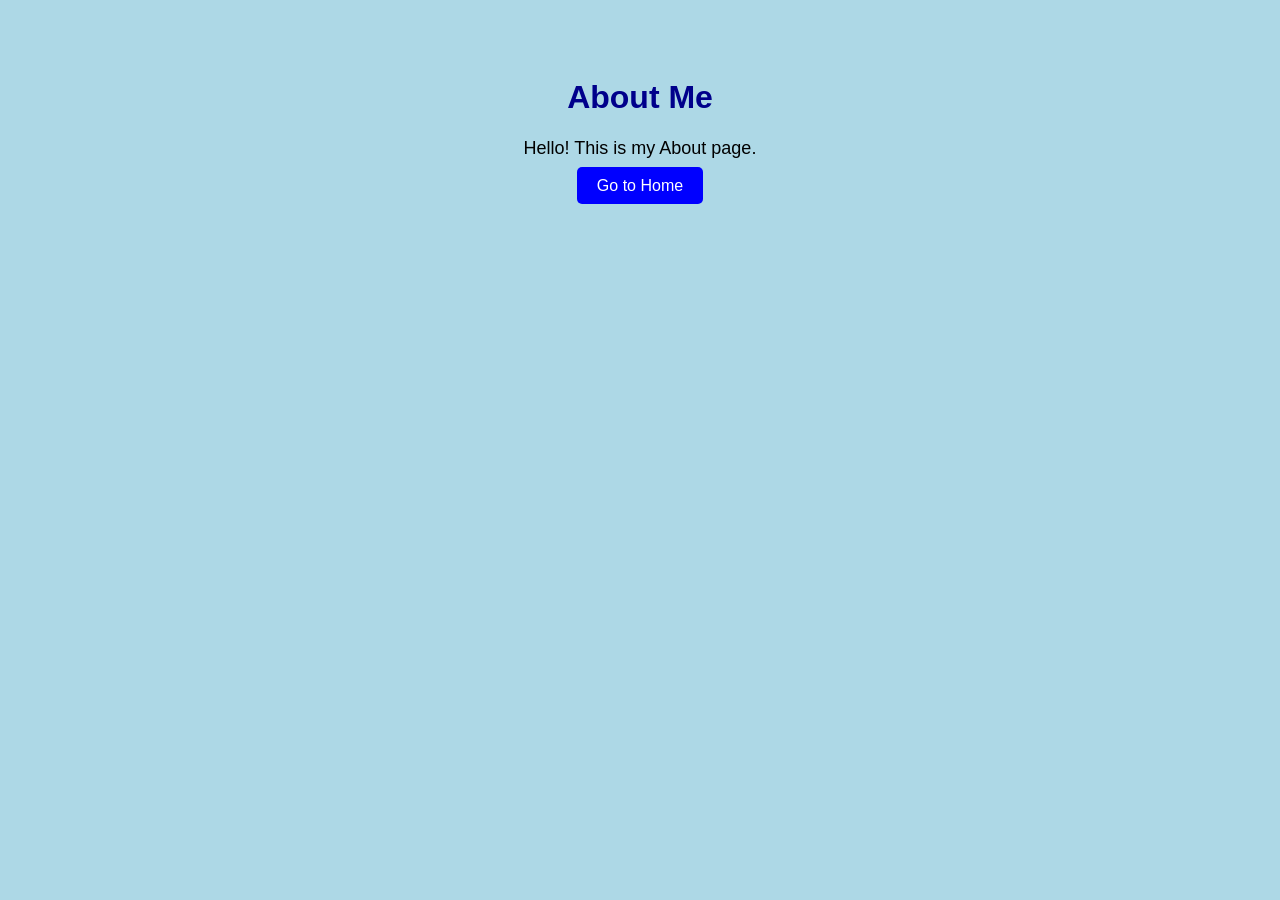
==== About.html @ acd08b0c "Add files via upload" ====
<!DOCTYPE html>
<html>
<head>
    <title>About Me</title>
    <link rel="stylesheet" href="Style.css">
</head>

<body>

    <h1>About Me</h1>

    <p>Hello! This is my About page.</p>

    <a href="index.html">Go to Home</a>

</body>
</html>
---- Style.css ----
body {
    background-color: lightblue;
    font-family: Arial, sans-serif;
    text-align: center;
    padding: 50px;
}

h1 {
    color: darkblue;
}

p {
    font-size: 18px;
}

a {
    color: white;
    background-color: blue;
    padding: 10px 20px;
    text-decoration: none;
    border-radius: 5px;
}
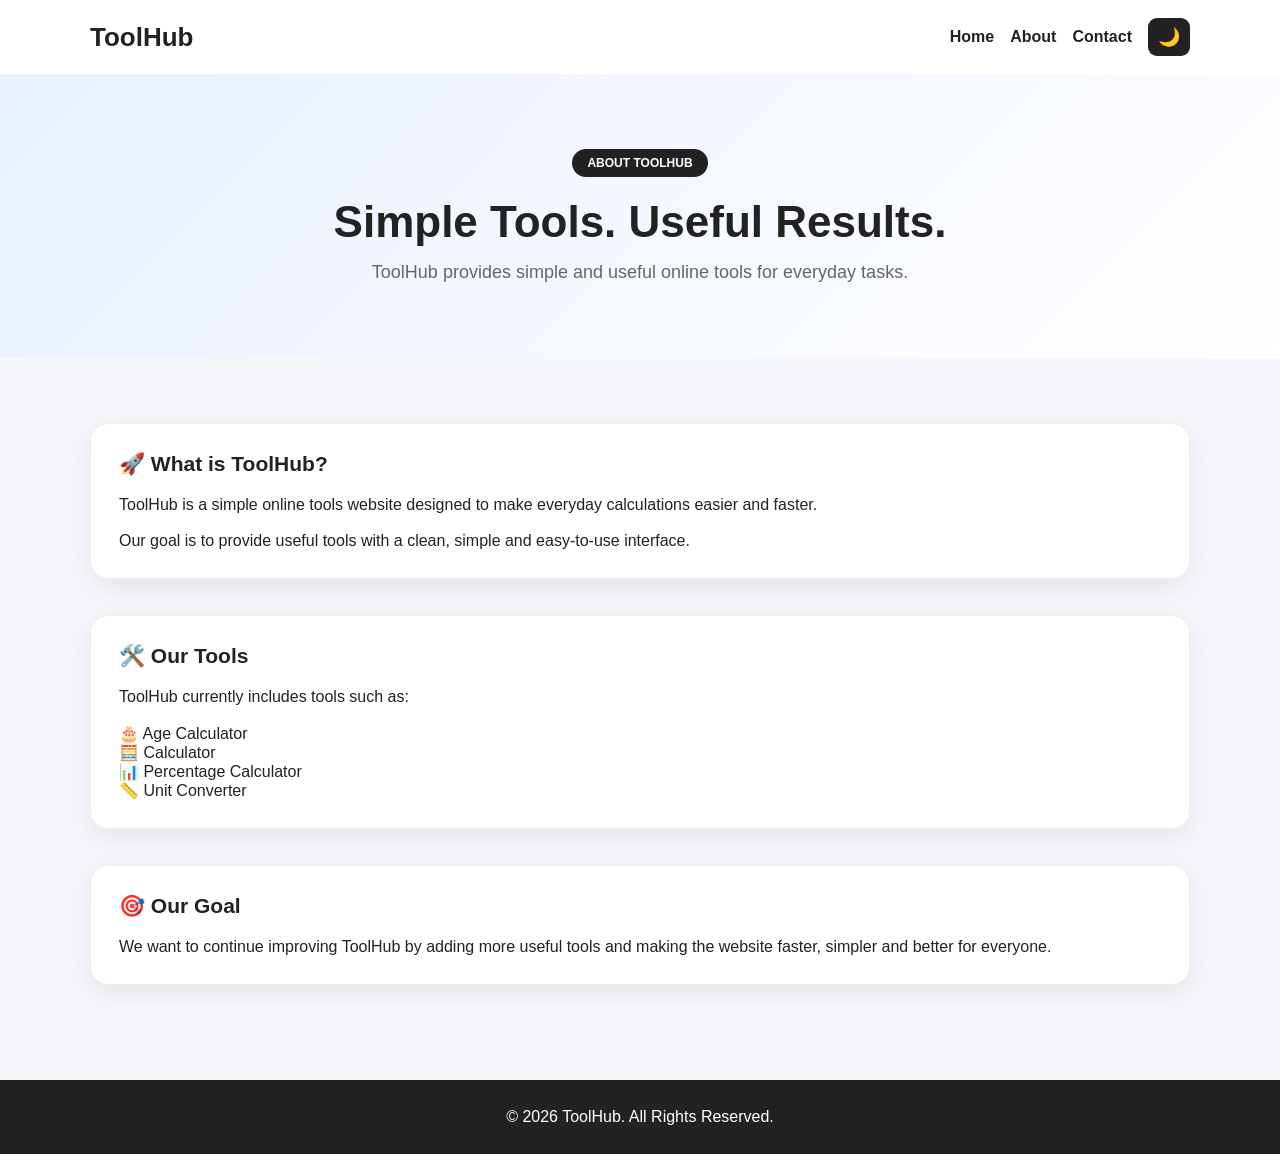
==== commit 462ffed9: "Update About.html" ====
--- a/About.html
+++ b/About.html
@@ -1,17 +1,148 @@
-<!DOCTYPE html>
-<html>
-<head>
-    <title>About Me</title>
-    <link rel="stylesheet" href="Style.css">
-</head>
+<!DOCTYPE html><html lang="en"><head><meta charset="UTF-8">
 
-<body>
+<meta
+    name="viewport"
+    content="width=device-width, initial-scale=1.0"
+>
 
-    <h1>About Me</h1>
+<title>About - ToolHub</title>
 
-    <p>Hello! This is my About page.</p>
+<link
+    rel="stylesheet"
+    href="./Style.css"
+>
 
-    <a href="index.html">Go to Home</a>
+</head><body><header><div class="container nav-container">
 
-</body>
-</html>+    <h2>ToolHub</h2>
+
+    <nav>
+
+        <a href="./index.html">
+            Home
+        </a>
+
+        <a href="./About.html">
+            About
+        </a>
+
+        <a href="./Contact.html">
+            Contact
+        </a>
+
+        <button
+            id="darkModeBtn"
+            type="button"
+        >
+            🌙
+        </button>
+
+    </nav>
+
+</div>
+
+</header><section class="hero"><div class="container">
+
+    <span class="badge">
+        ABOUT TOOLHUB
+    </span>
+
+    <h1>
+        Simple Tools. Useful Results.
+    </h1>
+
+    <p>
+        ToolHub provides simple and useful
+        online tools for everyday tasks.
+    </p>
+
+</div>
+
+</section><section class="tools"><div class="container">
+
+    <div class="tool-card">
+
+        <h3>
+            🚀 What is ToolHub?
+        </h3>
+
+        <p>
+            ToolHub is a simple online tools website
+            designed to make everyday calculations
+            easier and faster.
+        </p>
+
+        <br>
+
+        <p>
+            Our goal is to provide useful tools
+            with a clean, simple and easy-to-use
+            interface.
+        </p>
+
+    </div>
+
+
+    <br><br>
+
+
+    <div class="tool-card">
+
+        <h3>
+            🛠️ Our Tools
+        </h3>
+
+        <p>
+            ToolHub currently includes tools such as:
+        </p>
+
+        <br>
+
+        <p>
+            🎂 Age Calculator
+        </p>
+
+        <p>
+            🧮 Calculator
+        </p>
+
+        <p>
+            📊 Percentage Calculator
+        </p>
+
+        <p>
+            📏 Unit Converter
+        </p>
+
+    </div>
+
+
+    <br><br>
+
+
+    <div class="tool-card">
+
+        <h3>
+            🎯 Our Goal
+        </h3>
+
+        <p>
+            We want to continue improving ToolHub
+            by adding more useful tools and making
+            the website faster, simpler and better
+            for everyone.
+        </p>
+
+    </div>
+
+</div>
+
+</section><footer><div class="container">
+
+    <p>
+        © 2026 ToolHub. All Rights Reserved.
+    </p>
+
+</div>
+
+</footer><script src="./script.js"></script></body></html>
--- a/Style.css
+++ b/Style.css
@@ -1,22 +1,441 @@
+* {
+  margin: 0;
+  padding: 0;
+  box-sizing: border-box;
+  }
+
 body {
-    background-color: lightblue;
-    font-family: Arial, sans-serif;
-    text-align: center;
-    padding: 50px;
-}
-
-h1 {
-    color: darkblue;
-}
-
-p {
+font-family: Arial, Helvetica, sans-serif;
+background: #f5f7fb;
+color: #222;
+transition: 0.3s ease;
+}
+
+.container {
+width: 92%;
+max-width: 1100px;
+margin: auto;
+}
+
+/* =========================
+HEADER
+========================= */
+
+header {
+background: #ffffff;
+padding: 18px 0;
+box-shadow: 0 2px 12px rgba(0,0,0,0.08);
+}
+
+.nav-container {
+display: flex;
+justify-content: space-between;
+align-items: center;
+}
+
+header h2 {
+font-size: 26px;
+}
+
+nav {
+display: flex;
+align-items: center;
+gap: 16px;
+}
+
+nav a {
+text-decoration: none;
+color: #222;
+font-weight: bold;
+}
+
+nav a:hover {
+color: #555;
+}
+
+#darkModeBtn {
+border: none;
+background: #222;
+color: white;
+width: 42px;
+height: 38px;
+border-radius: 9px;
+cursor: pointer;
+font-size: 18px;
+}
+
+/* =========================
+HERO
+========================= */
+
+.hero {
+text-align: center;
+padding: 75px 20px;
+background: linear-gradient(135deg, #e8f0ff, #ffffff);
+}
+
+.badge {
+display: inline-block;
+background: #222;
+color: white;
+padding: 7px 15px;
+border-radius: 30px;
+font-size: 12px;
+font-weight: bold;
+margin-bottom: 20px;
+}
+
+.hero h1 {
+font-size: 44px;
+margin-bottom: 15px;
+}
+
+.hero p {
+font-size: 18px;
+color: #666;
+}
+
+/* =========================
+TOOLS
+========================= */
+
+.tools {
+padding: 65px 0;
+}
+
+.tools h2 {
+text-align: center;
+font-size: 34px;
+margin-bottom: 40px;
+}
+
+.tool-grid {
+display: grid;
+grid-template-columns: repeat(2, 1fr);
+gap: 28px;
+}
+
+/* =========================
+CARDS
+========================= */
+
+.tool-card {
+background: #ffffff;
+padding: 28px;
+border-radius: 18px;
+border: 1px solid #eeeeee;
+box-shadow: 0 8px 28px rgba(0,0,0,0.08);
+}
+
+.tool-card h3 {
+font-size: 21px;
+margin-bottom: 20px;
+}
+
+/* =========================
+INPUTS
+========================= */
+
+input,
+select {
+width: 100%;
+padding: 13px;
+margin: 7px 0;
+border: 1px solid #d9dce1;
+border-radius: 9px;
+font-size: 15px;
+outline: none;
+}
+
+input:focus,
+select:focus {
+border-color: #555;
+}
+
+/* =========================
+NORMAL BUTTONS
+========================= */
+
+.tool-card > button {
+width: 100%;
+padding: 13px;
+margin-top: 10px;
+border: none;
+border-radius: 9px;
+background: #222;
+color: white;
+font-size: 15px;
+font-weight: bold;
+cursor: pointer;
+}
+
+.tool-card > button:hover {
+background: #444;
+}
+
+/* =========================
+RESULT
+========================= */
+
+.result {
+margin-top: 15px;
+padding: 13px;
+min-height: 20px;
+background: #f0f2f5;
+border-radius: 9px;
+font-weight: 600;
+}
+
+/* =========================
+PROFESSIONAL CALCULATOR
+========================= */
+
+.calculator-card {
+overflow: hidden;
+}
+
+#calcDisplay {
+display: block;
+width: 100%;
+height: 70px;
+margin: 0 0 16px 0;
+padding: 10px 16px;
+border: 2px solid #ddd;
+border-radius: 12px;
+background: #f8f9fa;
+color: #222;
+font-size: 28px;
+font-weight: bold;
+text-align: right;
+}
+
+/* Calculator Grid */
+
+.calculator {
+width: 100%;
+display: grid;
+grid-template-columns: repeat(4, minmax(0, 1fr));
+gap: 10px;
+}
+
+/* Calculator Buttons */
+
+.calculator button {
+width: 100%;
+height: 58px;
+margin: 0;
+padding: 0;
+border: none;
+border-radius: 12px;
+background: #eeeeee;
+color: #222;
+font-size: 19px;
+font-weight: bold;
+cursor: pointer;
+transition: 0.15s ease;
+}
+
+.calculator button:hover {
+background: #d9d9d9;
+}
+
+.calculator button:active {
+transform: scale(0.94);
+}
+
+/* Zero Button */
+
+.calculator .zero {
+grid-column: span 2;
+}
+
+/* Calculator Operators */
+
+.calculator button:nth-child(3),
+.calculator button:nth-child(4),
+.calculator button:nth-child(8),
+.calculator button:nth-child(12),
+.calculator button:nth-child(16) {
+background: #e1e4e8;
+}
+
+/* =========================
+FOOTER
+========================= */
+
+footer {
+background: #222;
+color: white;
+text-align: center;
+padding: 28px;
+margin-top: 30px;
+}
+
+/* =========================
+DARK MODE
+========================= */
+
+body.dark-mode {
+background: #101114;
+color: #ffffff;
+}
+
+body.dark-mode header {
+background: #18191d;
+}
+
+body.dark-mode header h2 {
+color: #ffffff;
+}
+
+body.dark-mode nav a {
+color: #ffffff;
+}
+
+body.dark-mode #darkModeBtn {
+background: #ffffff;
+color: #222222;
+}
+
+body.dark-mode .hero {
+background: #15161a;
+}
+
+body.dark-mode .hero h1 {
+color: #ffffff;
+}
+
+body.dark-mode .hero p {
+color: #bbbbbb;
+}
+
+body.dark-mode .badge {
+background: #ffffff;
+color: #222222;
+}
+
+body.dark-mode .tool-card {
+background: #1b1c20;
+border-color: #292a2f;
+}
+
+body.dark-mode input,
+body.dark-mode select {
+background: #25272c;
+color: #ffffff;
+border-color: #444444;
+}
+
+body.dark-mode #calcDisplay {
+background: #25272c;
+color: #ffffff;
+border-color: #444444;
+}
+
+body.dark-mode .calculator button {
+background: #303238;
+color: #ffffff;
+}
+
+body.dark-mode .calculator button:hover {
+background: #44464d;
+}
+
+body.dark-mode .calculator button:nth-child(3),
+body.dark-mode .calculator button:nth-child(4),
+body.dark-mode .calculator button:nth-child(8),
+body.dark-mode .calculator button:nth-child(12),
+body.dark-mode .calculator button:nth-child(16) {
+background: #393b42;
+}
+
+body.dark-mode .result {
+background: #25272c;
+color: #ffffff;
+}
+
+/* =========================
+MOBILE
+========================= */
+
+@media (max-width: 700px) {
+
+.container {
+    width: 92%;
+}
+
+.nav-container {
+    flex-direction: column;
+    gap: 15px;
+}
+
+nav {
+    flex-wrap: wrap;
+    justify-content: center;
+}
+
+.hero {
+    padding: 60px 15px;
+}
+
+.hero h1 {
+    font-size: 32px;
+}
+
+.hero p {
+    font-size: 16px;
+}
+
+.tools {
+    padding: 50px 0;
+}
+
+.tools h2 {
+    font-size: 28px;
+}
+
+.tool-grid {
+    grid-template-columns: 1fr;
+    gap: 20px;
+}
+
+.tool-card {
+    padding: 22px;
+}
+
+#calcDisplay {
+    height: 62px;
+    font-size: 25px;
+}
+
+.calculator {
+    gap: 8px;
+}
+
+.calculator button {
+    height: 54px;
     font-size: 18px;
 }
 
-a {
-    color: white;
-    background-color: blue;
-    padding: 10px 20px;
-    text-decoration: none;
-    border-radius: 5px;
-}+}
+
+/* =========================
+SMALL PHONE
+========================= */
+
+@media (max-width: 380px) {
+
+.calculator {
+    gap: 6px;
+}
+
+.calculator button {
+    height: 50px;
+    font-size: 17px;
+}
+
+#calcDisplay {
+    font-size: 23px;
+}
+
+}
